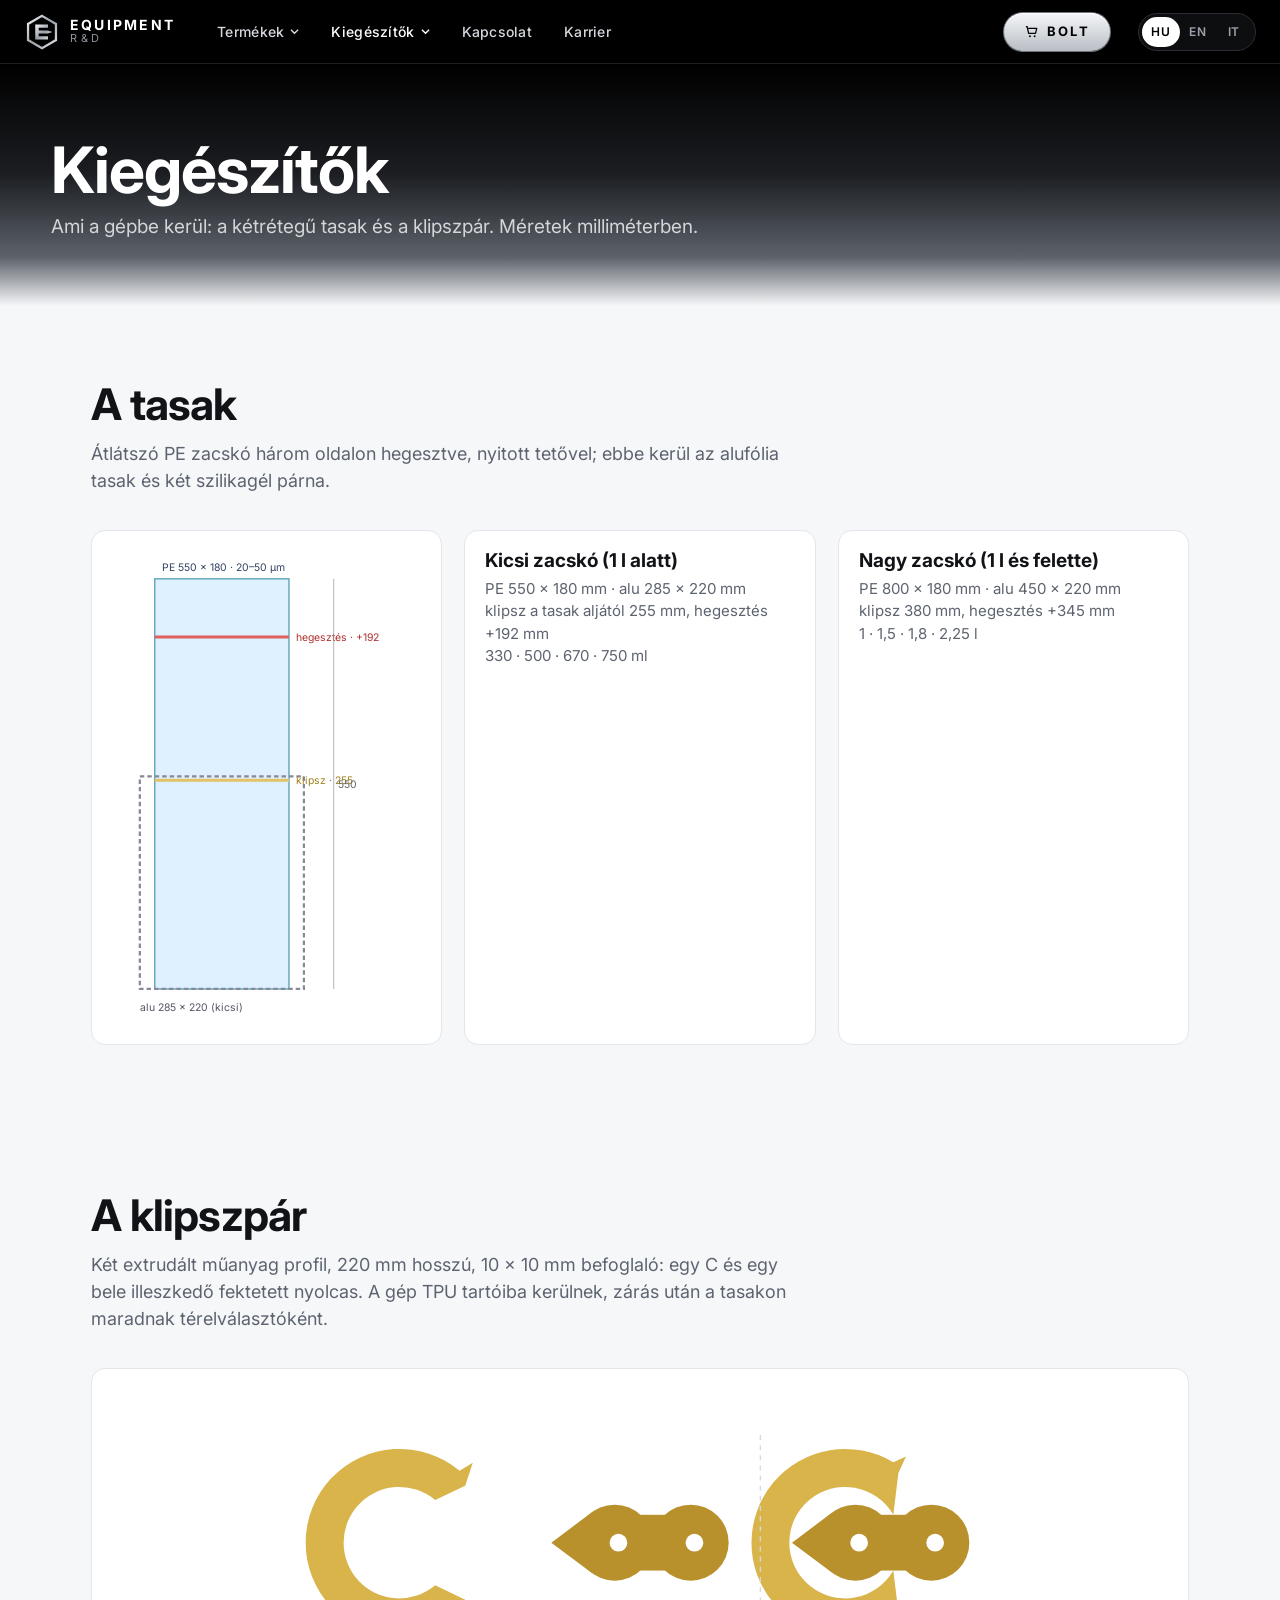
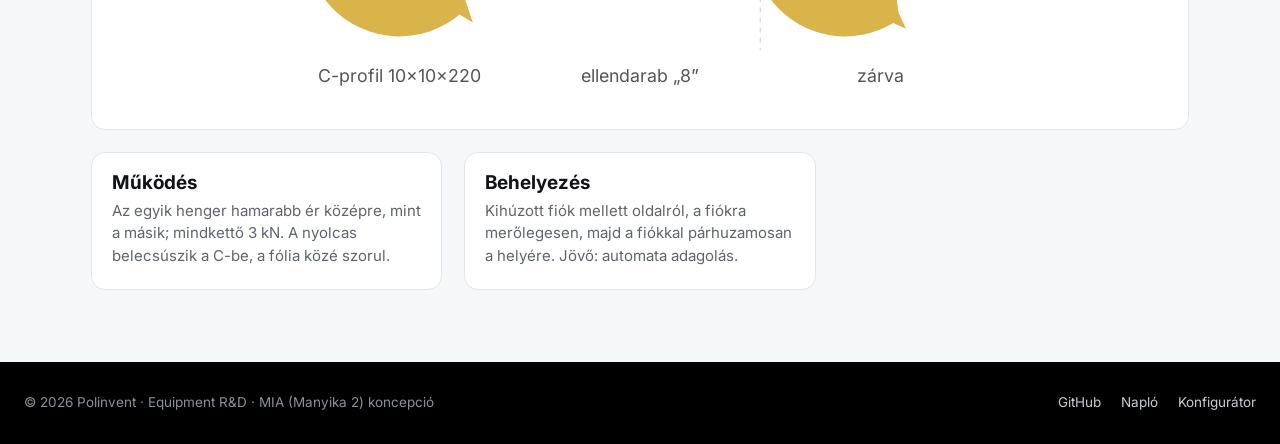
==== accessories.html @ 43ac1e8d "Site v2: shared nav, HU/EN/IT, new renders and MIA promo video - Black menu bar on every page (Equip" ====
<!doctype html><html lang="hu"><head><meta charset="utf-8"><meta name="viewport" content="width=device-width,initial-scale=1"><link rel="preconnect" href="https://fonts.googleapis.com"><link href="https://fonts.googleapis.com/css2?family=Inter:wght@400;500;600;700&display=swap" rel="stylesheet"><link rel="icon" href="assets/erd-logo.svg" type="image/svg+xml"><link rel="stylesheet" href="assets/site.css"><title>Accessories – tasak és klipsz</title></head><body class="page"><section class="hero-page"><h1>Accessories</h1><p>Ami a gépbe kerül: a kétrétegű tasak és a klipszpár. Méretek milliméterben.</p></section>
<section class="section"><h2>A tasak</h2><p class="sub">Átlátszó PE zacskó három oldalon hegesztve, nyitott tetővel; ebbe kerül az alufólia tasak és két szilikagél párna.</p>
<div class="grid3">
<div class="svgbox"><svg viewBox="0 0 420 640" font-family="Inter,sans-serif" font-size="14">
<rect x="60" y="40" width="180" height="550" fill="#dff0ff" stroke="#6ab" stroke-width="2"/><rect x="40" y="305" width="220" height="285" fill="none" stroke="#889" stroke-width="3" stroke-dasharray="6 4"/>
<line x1="60" y1="310" x2="240" y2="310" stroke="#e4c266" stroke-width="4"/><text x="250" y="315" fill="#a08020">klipsz · 255</text>
<line x1="60" y1="118" x2="240" y2="118" stroke="#e06060" stroke-width="4"/><text x="250" y="123" fill="#b03030">hegesztés · +192</text>
<text x="70" y="30" fill="#346">PE 550 × 180 · 20–50 µm</text><text x="40" y="620" fill="#556">alu 285 × 220 (kicsi)</text>
<line x1="300" y1="40" x2="300" y2="590" stroke="#999"/><text x="306" y="320" fill="#666">550</text>
</svg></div>
<div class="card"><div class="b"><h3>Kicsi zacskó (1 l alatt)</h3><p>PE 550 × 180 mm · alu 285 × 220 mm<br>klipsz a tasak aljától 255 mm, hegesztés +192 mm<br>330 · 500 · 670 · 750 ml</p></div></div>
<div class="card"><div class="b"><h3>Nagy zacskó (1 l és felette)</h3><p>PE 800 × 180 mm · alu 450 × 220 mm<br>klipsz 380 mm, hegesztés +345 mm<br>1 · 1,5 · 1,8 · 2,25 l</p></div></div>
</div></section>
<section class="section"><h2>A klipszpár</h2><p class="sub">Két extrudált műanyag profil, 220 mm hosszú, 10 × 10 mm befoglaló: egy C és egy bele illeszkedő fektetett nyolcas. A gép TPU tartóiba kerülnek, zárás után a tasakon maradnak térelválasztóként.</p>
<div class="grid3">
<div class="svgbox" style="grid-column:1/-1;padding:28px"><svg viewBox="0 0 600 240" style="max-width:760px;margin:0 auto" font-family="Inter,sans-serif" font-size="14" role="img" aria-label="Klipszpár keresztmetszete nyitva és zárva">
<!-- open: barbed C-profile + teardrop figure-8 counterpart with two channels -->
<path fill="#d9b44a" d="M157.6,58.3 A74,74 0 1,0 157.6,171.7 L168,178 L162,160 L138.3,148.7 A44,44 0 1,1 138.3,81.3 L162,70 L168,52 Z"/>
<g fill="#b8902c"><path d="M230,115 L262,91 L262,139 Z"/><circle cx="280" cy="115" r="30"/><circle cx="340" cy="115" r="30"/><rect x="280" y="93" width="60" height="44"/></g>
<g fill="#fff"><circle cx="283" cy="115" r="7"/><circle cx="343" cy="115" r="7"/></g>
<!-- closed: the C wraps the 8, its barbed tips grip the waist -->
<g fill="#b8902c"><path d="M420,115 L452,91 L452,139 Z"/><circle cx="470" cy="115" r="30"/><circle cx="530" cy="115" r="30"/><rect x="470" y="93" width="60" height="44"/></g>
<g fill="#fff"><circle cx="473" cy="115" r="7"/><circle cx="533" cy="115" r="7"/></g>
<!-- C tips end on the same vertical line as the waist of the 8 (x = 500), not further in -->
<path fill="#d9b44a" d="M500,51.5 A74,74 0 1,0 500,178.5 L510,183 L504,170 L500,137 A44,44 0 1,1 500,93 L504,60 L510,47 Z"/>
<text x="110" y="225" text-anchor="middle" fill="#555">C-profil 10×10×220</text><text x="300" y="225" text-anchor="middle" fill="#555">ellendarab „8”</text><text x="490" y="225" text-anchor="middle" fill="#555">zárva</text>
<line x1="395" y1="30" x2="395" y2="200" stroke="#d5d9de" stroke-dasharray="4 4"/>
</svg></div>
<div class="card"><div class="b"><h3>Működés</h3><p>Az egyik henger hamarabb ér középre, mint a másik; mindkettő 3 kN. A nyolcas belecsúszik a C-be, a fólia közé szorul.</p></div></div>
<div class="card"><div class="b"><h3>Behelyezés</h3><p>Kihúzott fiók mellett oldalról, a fiókra merőlegesen, majd a fiókkal párhuzamosan a helyére. Jövő: automata adagolás.</p></div></div>
</div></section><script src="assets/i18n.js"></script><script src="assets/site.js"></script></body></html>
---- assets/site.css ----
/* Shared site styles: black top menu bar, footer, and the content-page components. Loaded by every page. */
:root{
  --nav-h:64px;
  --metal:#8c929a; --metal-hi:#d7dbe0;
  --green:#22c55e;
  --text:#111317; --text-muted:#5d6470; --rule:#e3e6ea; --page-bg:#f6f7f9;
  --sans:"Inter",system-ui,-apple-system,"Segoe UI",sans-serif;
}
*{box-sizing:border-box}
html{scroll-behavior:smooth}

/* ---------- top bar ---------- */
.erd-nav{position:sticky;top:0;z-index:1000;height:var(--nav-h);background:#000;color:#fff;
  font-family:var(--sans);border-bottom:1px solid #1d1f23}
.erd-nav__in{max-width:1400px;height:100%;margin:0 auto;padding:0 24px;display:flex;align-items:center;gap:28px}
.erd-brand{display:flex;align-items:center;gap:10px;color:#fff;text-decoration:none;flex-shrink:0}
.erd-brand img{width:36px;height:36px;display:block}
.erd-brand span{display:flex;flex-direction:column;line-height:1.05}
.erd-brand b{font-size:14px;font-weight:700;letter-spacing:.16em}
.erd-brand i{font-style:normal;font-size:11px;letter-spacing:.32em;color:var(--metal)}
.erd-menu{display:flex;align-items:center;gap:4px;margin:0;padding:0;list-style:none;flex:1}
.erd-menu>li{position:relative}
.erd-menu a,.erd-menu button{display:flex;align-items:center;gap:6px;height:40px;padding:0 14px;border:0;border-radius:6px;
  background:none;color:#d6d9de;font:500 14px/1 var(--sans);letter-spacing:.02em;text-decoration:none;cursor:pointer}
.erd-menu a:hover,.erd-menu button:hover,.erd-menu li:focus-within>button{color:#fff;background:#15171a}
.erd-menu a[aria-current="page"],.erd-menu button.is-current{color:#fff}
.erd-menu>li>a[aria-current="page"]::after{content:"";position:absolute;left:14px;right:14px;bottom:-12px;height:2px;background:var(--metal-hi)}
.erd-caret{width:9px;height:9px;transition:transform .15s}
.erd-sub{position:absolute;top:calc(100% + 8px);left:0;min-width:240px;margin:0;padding:8px;list-style:none;
  background:#0d0e10;border:1px solid #24272c;border-radius:10px;box-shadow:0 18px 40px rgba(0,0,0,.45);
  opacity:0;visibility:hidden;transform:translateY(-4px);transition:opacity .15s,transform .15s,visibility .15s}
.erd-sub::before{content:"";position:absolute;left:0;right:0;top:-10px;height:10px} /* hover bridge */
.erd-menu li:hover>.erd-sub,.erd-menu li:focus-within>.erd-sub,.erd-menu li.open>.erd-sub{opacity:1;visibility:visible;transform:none}
.erd-menu li:hover>button .erd-caret,.erd-menu li.open>button .erd-caret{transform:rotate(180deg)}
.erd-sub a{height:auto;padding:10px 12px;flex-direction:column;align-items:flex-start;gap:3px;font-size:14px}
.erd-sub a small{font-size:12px;font-weight:400;color:#80868f;letter-spacing:0}
.erd-sub a[aria-current="page"]{background:#191b1f}
.erd-store{margin-left:auto;display:inline-flex;align-items:center;gap:8px;height:38px;padding:0 20px;border-radius:999px;
  background:linear-gradient(180deg,#f5f6f8,#b9bec5);color:#000;font:700 13px/1 var(--sans);letter-spacing:.18em;
  text-decoration:none;flex-shrink:0;box-shadow:inset 0 1px 0 #fff,0 0 0 1px #6e747c}
.erd-store:hover{background:linear-gradient(180deg,#fff,#cfd3d8)}
.erd-store svg{width:15px;height:15px}
.erd-lang{display:inline-flex;flex-shrink:0;padding:3px;border:1px solid #2a2d32;border-radius:999px;background:#0d0e10}
.erd-lang button{height:30px;min-width:36px;padding:0 9px;border:0;border-radius:999px;background:none;color:#9aa1aa;
  font:600 12px/1 var(--sans);letter-spacing:.08em;cursor:pointer}
.erd-lang button:hover{color:#fff}
.erd-lang button[aria-pressed="true"]{background:#fff;color:#000}
.erd-lang button:focus-visible{outline:2px solid var(--metal-hi);outline-offset:1px}
.erd-burger{display:none;width:42px;height:42px;border:1px solid #2a2d32;border-radius:8px;background:none;color:#fff;cursor:pointer}
.erd-burger svg{width:20px;height:20px}

@media (max-width:900px){
  .erd-nav__in{gap:12px;padding:0 16px}
  .erd-burger{display:grid;place-items:center}
  .erd-store{height:36px;padding:0 14px}
  .erd-menu{position:fixed;top:var(--nav-h);left:0;right:0;flex-direction:column;align-items:stretch;gap:0;
    padding:8px 16px 20px;background:#000;border-bottom:1px solid #1d1f23;display:none;max-height:calc(100vh - var(--nav-h));overflow:auto}
  .erd-nav.menu-open .erd-menu{display:flex}
  .erd-menu a,.erd-menu button{height:48px;width:100%;justify-content:space-between;font-size:16px}
  .erd-menu>li>a[aria-current="page"]::after{display:none}
  .erd-sub{position:static;opacity:1;visibility:visible;transform:none;box-shadow:none;border:0;background:none;padding:0 0 6px 12px;display:none}
  .erd-menu li.open>.erd-sub{display:block}
  .erd-sub a{height:auto}
}
@media (max-width:420px){ .erd-brand span{display:none} }

/* ---------- footer ---------- */
.erd-foot{background:#000;color:#8a9099;font:13.5px/1.6 var(--sans)}
.erd-foot__in{max-width:1400px;margin:0 auto;padding:30px 24px;display:flex;flex-wrap:wrap;gap:12px 32px;align-items:center;justify-content:space-between}
.erd-foot a{color:#c8ccd2;text-decoration:none}
.erd-foot a:hover{color:#fff}
.erd-foot nav{display:flex;flex-wrap:wrap;gap:6px 20px}

/* ---------- content pages ---------- */
.page{margin:0;font-family:var(--sans);color:var(--text);background:var(--page-bg)}
:where(.page) a{color:inherit;text-decoration:none} /* zero specificity: buttons/menu keep their colours */
:where(.section, .card) p a{text-decoration:underline;text-underline-offset:2px}
.hero-page{background:linear-gradient(180deg,#000 0%,#1b1d21 45%,#5d636b 80%,var(--page-bg) 100%);color:#fff;padding:72px clamp(16px,4vw,80px) 64px}
.hero-page h1{font-size:clamp(36px,5vw,64px);margin:0 0 10px;letter-spacing:-1px;line-height:1.05}
.hero-page p{color:#d3d7dc;font-size:19px;line-height:1.5;max-width:700px;margin:0}
.section{max-width:1200px;margin:0 auto;padding:72px clamp(16px,4vw,80px)}
.section h2{font-size:clamp(28px,3.4vw,44px);letter-spacing:-.8px;margin:0 0 10px}
.section .sub{color:var(--text-muted);font-size:18px;line-height:1.5;margin:0 0 36px;max-width:720px}
.grid3{display:grid;grid-template-columns:repeat(auto-fit,minmax(260px,1fr));gap:22px}
.card{display:block;background:#fff;border:1px solid var(--rule);border-radius:14px;overflow:hidden;text-decoration:none;color:inherit}
a.card{transition:transform .15s,box-shadow .15s}
a.card:hover{transform:translateY(-2px);box-shadow:0 12px 30px rgba(0,0,0,.12)}
.card img{width:100%;aspect-ratio:7/5;object-fit:cover;display:block;background:#0b0c0e}
.card .b{padding:18px 20px 22px}
.card h3{margin:0 0 6px;font-size:19px}
.card p{margin:0;color:var(--text-muted);font-size:15px;line-height:1.5}
.dark{background:#000;color:#fff}
.dark .sub{color:#aab2bd}
.dark .card{background:#15171b;border-color:#262a31}
.dark .card p{color:#9aa3ad}
table.spec{width:100%;border-collapse:collapse;font-size:15px;line-height:1.5;background:#fff;border:1px solid var(--rule);border-radius:12px;overflow:hidden}
table.spec th,table.spec td{padding:12px 16px;border-bottom:1px solid var(--rule);text-align:left;vertical-align:top}
table.spec th{width:34%;color:var(--text-muted);font-weight:600}
table.spec tr:last-child td,table.spec tr:last-child th{border-bottom:0}
.pill{display:inline-block;background:#e8fbee;color:#15803d;font-weight:600;font-size:12.5px;padding:4px 10px;border-radius:99px;letter-spacing:.04em}
.frame{width:100%;height:min(82vh,900px);border:1px solid var(--rule);border-radius:14px;background:#fff}
.svgbox{background:#fff;border:1px solid var(--rule);border-radius:14px;padding:18px}
.svgbox svg{width:100%;height:auto;display:block}
.btn{display:inline-flex;align-items:center;gap:8px;height:46px;padding:0 22px;border-radius:999px;font:600 14px/1 var(--sans);
  letter-spacing:.04em;text-decoration:none;border:1px solid transparent;cursor:pointer}
.btn--light{background:#fff;color:#000}
.btn--light:hover{background:#e9ebee}
.btn--ghost{color:#fff;border-color:rgba(255,255,255,.45)}
.btn--ghost:hover{background:rgba(255,255,255,.1)}
.btn-row{display:flex;flex-wrap:wrap;gap:12px}
@media (max-width:600px){ .hero-page{padding:52px 16px 44px} .section{padding:52px 16px} }
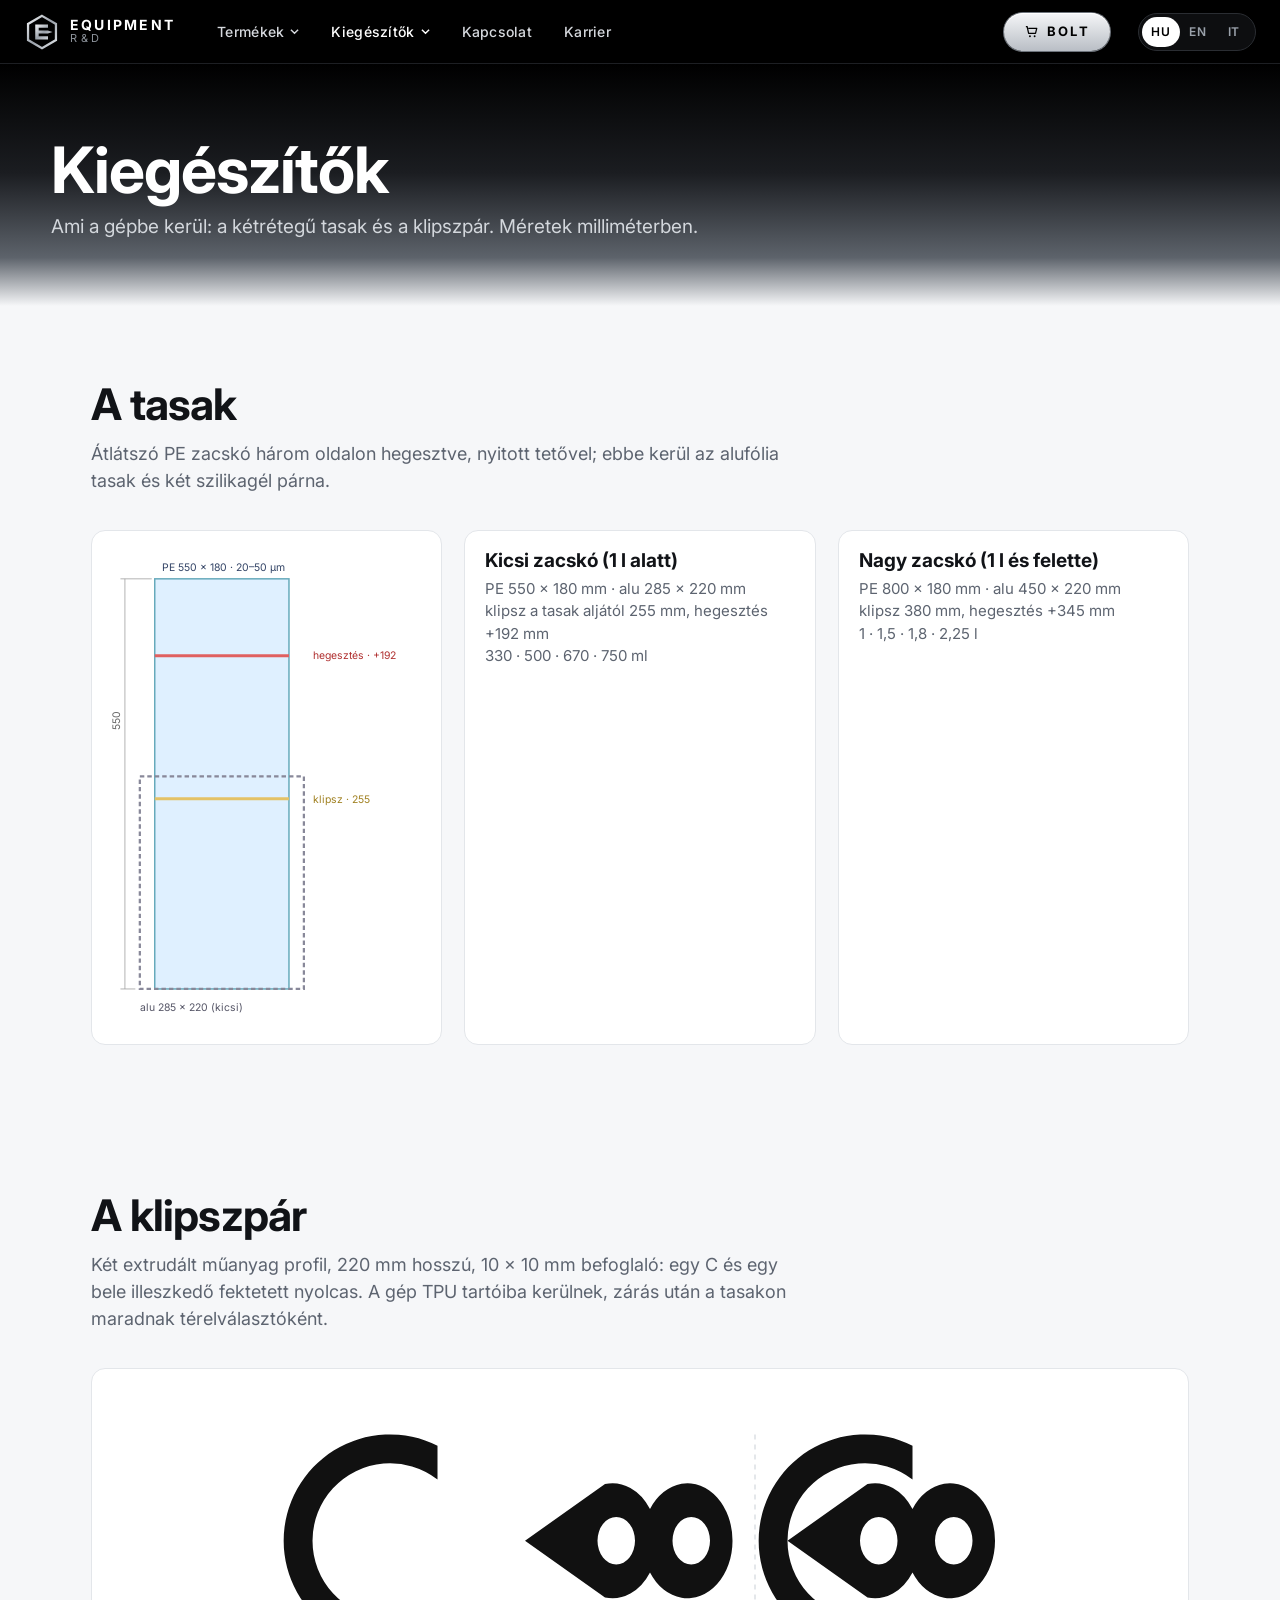
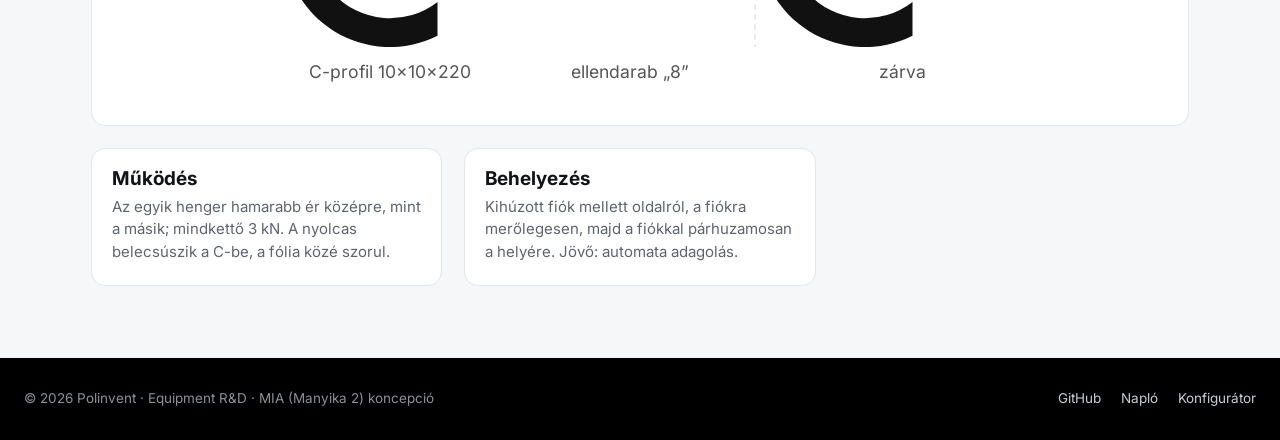
==== commit 94899a11: "STEP download, log in three languages, clip pair redrawn - Downloads: zipped STEP model on mia.html " ====
--- a/accessories.html
+++ b/accessories.html
@@ -3,28 +3,34 @@
 <div class="grid3">
 <div class="svgbox"><svg viewBox="0 0 420 640" font-family="Inter,sans-serif" font-size="14">
 <rect x="60" y="40" width="180" height="550" fill="#dff0ff" stroke="#6ab" stroke-width="2"/><rect x="40" y="305" width="220" height="285" fill="none" stroke="#889" stroke-width="3" stroke-dasharray="6 4"/>
-<line x1="60" y1="310" x2="240" y2="310" stroke="#e4c266" stroke-width="4"/><text x="250" y="315" fill="#a08020">klipsz · 255</text>
-<line x1="60" y1="118" x2="240" y2="118" stroke="#e06060" stroke-width="4"/><text x="250" y="123" fill="#b03030">hegesztés · +192</text>
+<line x1="60" y1="335" x2="240" y2="335" stroke="#e4c266" stroke-width="4"/><text x="272" y="340" fill="#a08020">klipsz · 255</text>
+<line x1="60" y1="143" x2="240" y2="143" stroke="#e06060" stroke-width="4"/><text x="272" y="148" fill="#b03030">hegesztés · +192</text>
 <text x="70" y="30" fill="#346">PE 550 × 180 · 20–50 µm</text><text x="40" y="620" fill="#556">alu 285 × 220 (kicsi)</text>
-<line x1="300" y1="40" x2="300" y2="590" stroke="#999"/><text x="306" y="320" fill="#666">550</text>
+<!-- full-length dimension on the left, clear of the clip/seal labels on the right -->
+<g stroke="#999"><line x1="20" y1="40" x2="20" y2="590"/><line x1="14" y1="40" x2="56" y2="40"/><line x1="14" y1="590" x2="34" y2="590"/></g>
+<text transform="translate(14 230) rotate(-90)" text-anchor="middle" fill="#666">550</text>
 </svg></div>
 <div class="card"><div class="b"><h3>Kicsi zacskó (1 l alatt)</h3><p>PE 550 × 180 mm · alu 285 × 220 mm<br>klipsz a tasak aljától 255 mm, hegesztés +192 mm<br>330 · 500 · 670 · 750 ml</p></div></div>
 <div class="card"><div class="b"><h3>Nagy zacskó (1 l és felette)</h3><p>PE 800 × 180 mm · alu 450 × 220 mm<br>klipsz 380 mm, hegesztés +345 mm<br>1 · 1,5 · 1,8 · 2,25 l</p></div></div>
 </div></section>
 <section class="section"><h2>A klipszpár</h2><p class="sub">Két extrudált műanyag profil, 220 mm hosszú, 10 × 10 mm befoglaló: egy C és egy bele illeszkedő fektetett nyolcas. A gép TPU tartóiba kerülnek, zárás után a tasakon maradnak térelválasztóként.</p>
 <div class="grid3">
-<div class="svgbox" style="grid-column:1/-1;padding:28px"><svg viewBox="0 0 600 240" style="max-width:760px;margin:0 auto" font-family="Inter,sans-serif" font-size="14" role="img" aria-label="Klipszpár keresztmetszete nyitva és zárva">
-<!-- open: barbed C-profile + teardrop figure-8 counterpart with two channels -->
-<path fill="#d9b44a" d="M157.6,58.3 A74,74 0 1,0 157.6,171.7 L168,178 L162,160 L138.3,148.7 A44,44 0 1,1 138.3,81.3 L162,70 L168,52 Z"/>
-<g fill="#b8902c"><path d="M230,115 L262,91 L262,139 Z"/><circle cx="280" cy="115" r="30"/><circle cx="340" cy="115" r="30"/><rect x="280" y="93" width="60" height="44"/></g>
-<g fill="#fff"><circle cx="283" cy="115" r="7"/><circle cx="343" cy="115" r="7"/></g>
-<!-- closed: the C wraps the 8, its barbed tips grip the waist -->
-<g fill="#b8902c"><path d="M420,115 L452,91 L452,139 Z"/><circle cx="470" cy="115" r="30"/><circle cx="530" cy="115" r="30"/><rect x="470" y="93" width="60" height="44"/></g>
-<g fill="#fff"><circle cx="473" cy="115" r="7"/><circle cx="533" cy="115" r="7"/></g>
-<!-- C tips end on the same vertical line as the waist of the 8 (x = 500), not further in -->
-<path fill="#d9b44a" d="M500,51.5 A74,74 0 1,0 500,178.5 L510,183 L504,170 L500,137 A44,44 0 1,1 500,93 L504,60 L510,47 Z"/>
-<text x="110" y="225" text-anchor="middle" fill="#555">C-profil 10×10×220</text><text x="300" y="225" text-anchor="middle" fill="#555">ellendarab „8”</text><text x="490" y="225" text-anchor="middle" fill="#555">zárva</text>
-<line x1="395" y1="30" x2="395" y2="200" stroke="#d5d9de" stroke-dasharray="4 4"/>
+<div class="svgbox" style="grid-column:1/-1;padding:28px"><svg viewBox="0 0 640 240" style="max-width:800px;margin:0 auto" font-family="Inter,sans-serif" font-size="14" role="img" aria-label="Klipszpár keresztmetszete nyitva és zárva">
+<defs>
+  <!-- C: one thick arc (inner r 62, outer r 85), open to the right; both tips cut on the vertical x = +38 -->
+  <path id="clipC" d="M38,-76 A85,85 0 1,0 38,76 L38,49 A62,62 0 1,1 38,-49 Z"/>
+  <!-- lying figure-8: one outline (nose on the left, two lobes) with two oval channels cut out (evenodd) -->
+  <path id="clip8" fill-rule="evenodd" d="M0,0 L64,-45.4 A36,46 0 0,1 100,-25.4 A36,46 0 1,1 100,25.4 A36,46 0 0,1 64,45.4 Z
+    M58,0 a15,19 0 1,0 30,0 a15,19 0 1,0 -30,0 Z M118,0 a15,19 0 1,0 30,0 a15,19 0 1,0 -30,0 Z"/>
+</defs>
+<!-- open -->
+<use href="#clipC" x="120" y="115" fill="#111"/>
+<use href="#clip8" x="228" y="115" fill="#111"/>
+<!-- closed: the nose tip touches the inside of the C (x = 500 - 62), the C tips line up with the waist of the 8 (x = 538) -->
+<use href="#clipC" x="500" y="115" fill="#111"/>
+<use href="#clip8" x="438" y="115" fill="#111"/>
+<text x="120" y="225" text-anchor="middle" fill="#555">C-profil 10×10×220</text><text x="312" y="225" text-anchor="middle" fill="#555">ellendarab „8”</text><text x="530" y="225" text-anchor="middle" fill="#555">zárva</text>
+<line x1="412" y1="30" x2="412" y2="200" stroke="#d5d9de" stroke-dasharray="4 4"/>
 </svg></div>
 <div class="card"><div class="b"><h3>Működés</h3><p>Az egyik henger hamarabb ér középre, mint a másik; mindkettő 3 kN. A nyolcas belecsúszik a C-be, a fólia közé szorul.</p></div></div>
 <div class="card"><div class="b"><h3>Behelyezés</h3><p>Kihúzott fiók mellett oldalról, a fiókra merőlegesen, majd a fiókkal párhuzamosan a helyére. Jövő: automata adagolás.</p></div></div>
